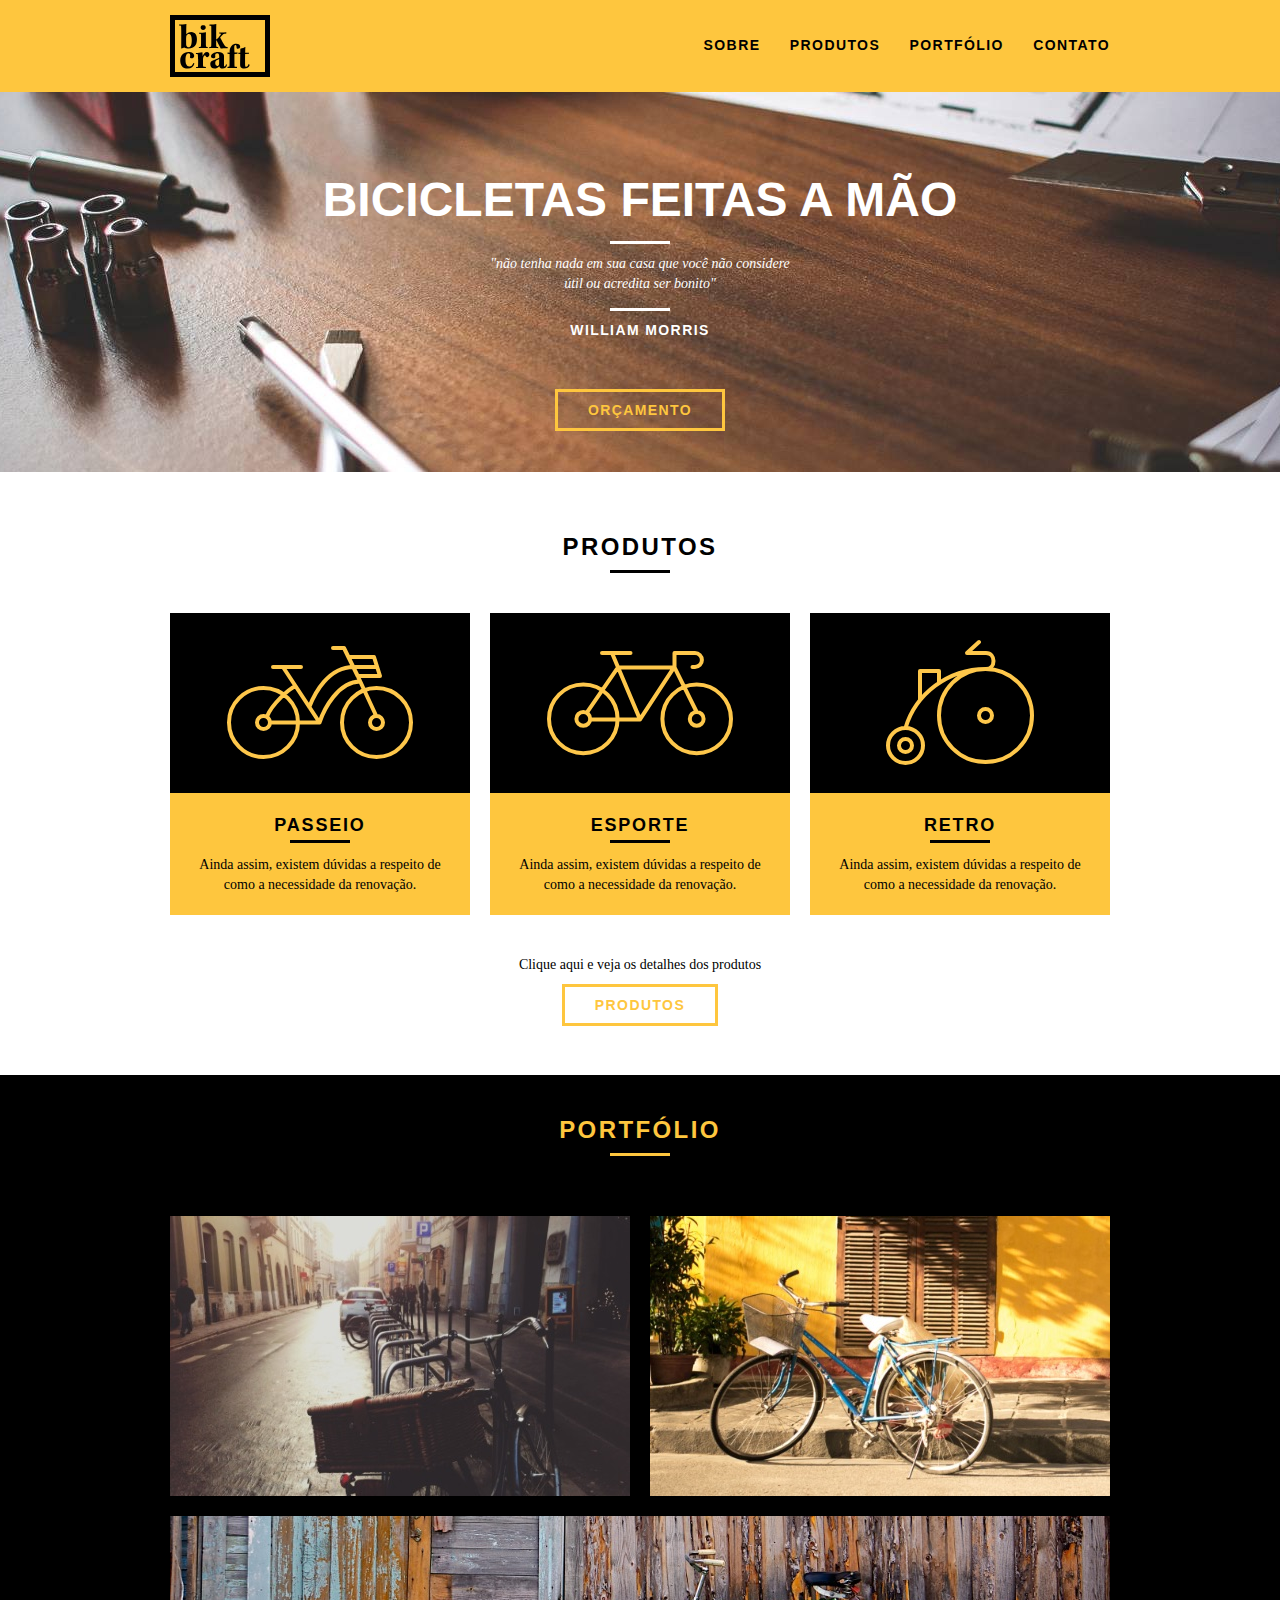
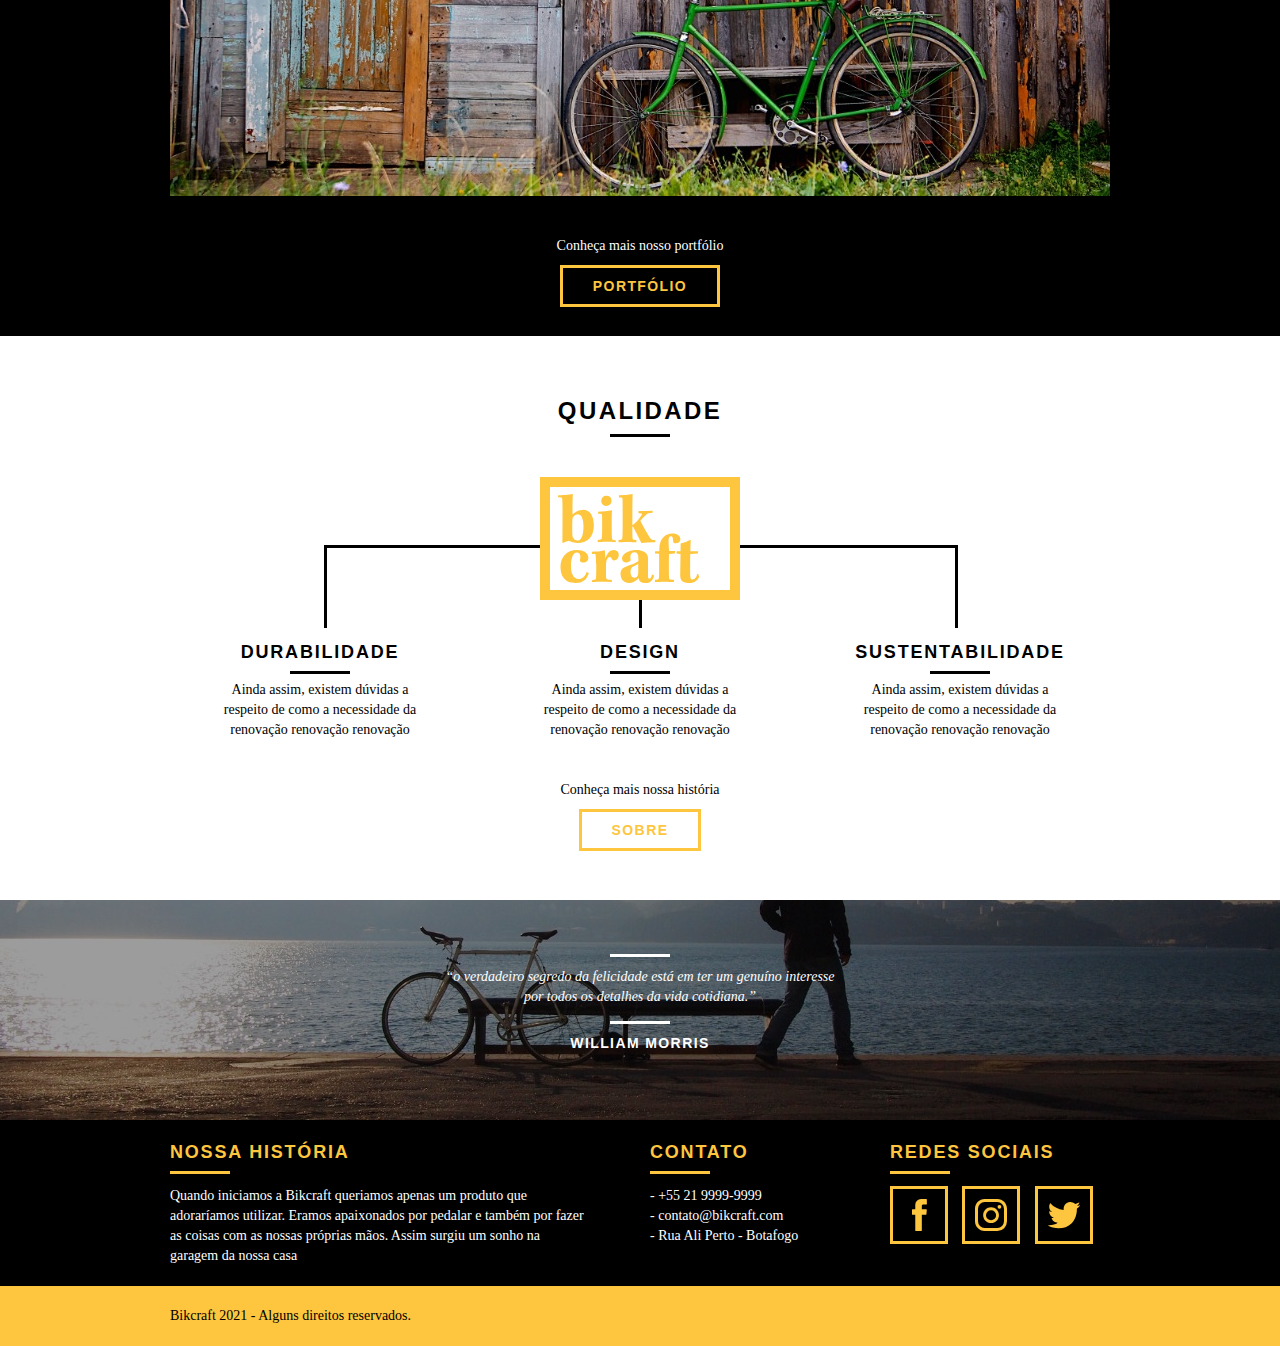
==== index.html @ c93ddf90 "projeto curso" ====
<!DOCTYPE html>
<html lang="pt-br">

<head>
	<meta charset="utf-8">
	<title>Bikcraft</title>
	<link rel="stylesheet" href="css/normalize.css">
	<link rel="stylesheet" href="css/reset.css">
	<link rel="stylesheet" href="css/grid.css">
	<link rel="stylesheet" href="css/style.css">
</head>

<body>
	<!-- menu do site -->
	<header class="header">
		<div class="container">
			<a href="index.html" class="grid-4">
				<img src="img/bikcraft.svg" alt="Bikcraft">
			</a>
			<nav class="grid-12 header_menu">
				<ul>
					<li><a href="sobre.html">Sobre</a></li>
					<li><a href="produtos.html">Produtos</a></li>
					<li><a href="portfolio.html">Portfólio</a></li>
					<li><a href="contato.html">Contato</a></li>
				</ul>
		</div>
	</header>

	<section class="introducao">
		<div class="container">
			<h1>Bicicletas Feitas a Mão</h1>
			<blockquote class="quote-externo">
				<p>
					"não tenha nada em sua casa que você
					não considere útil ou acredita ser bonito"
				</p>
				<cite>WILLIAM MORRIS</cite>
			</blockquote>
			<a href="produtos.html" class="btn">Orçamento</a>
		</div>
	</section>
	<!-- Produtos -->
	<section class="produtos container">
		<h2 class="subtitulo">
			Produtos
		</h2>

		<ul class="produtos_lista">
			<li class="grid-1-3">
				<div class="produtos_icone">
					<img src="img/produtos/passeio.svg" alt="Bikcraft Passeio">
				</div>
				<h3>Passeio</h3>
				<p>Ainda assim, existem dúvidas a respeito de como a necessidade da renovação.</p>
			</li>

			<li class="grid-1-3">
				<div class="produtos_icone">
					<img src="img/produtos/esporte.svg" alt="Bikcraft Esporte">
				</div>
				<h3>Esporte</h3>
				<p>Ainda assim, existem dúvidas a respeito de como a necessidade da renovação.</p>
			</li>

			<li class="grid-1-3">
				<div class="produtos_icone">
					<img src="img/produtos/retro.svg" alt="Bikcraft Retro">
				</div>
				<h3>Retro</h3>
				<p>Ainda assim, existem dúvidas a respeito de como a necessidade da renovação.</p>
			</li>
		</ul>

		<div class="call">
			<p>Clique aqui e veja os detalhes dos produtos</p>
			<a href="produtos.html" class="btn btn-preto">Produtos</a>
		</div>
	</section>
	<!-- Fim produtos -->
	<!-- Começo Portfolio -->
	<section class="portfolio">
		<div class="container">
			<h2 class="subtitulo">Portfólio</h2>
			<ul class="portfolio_lista">
				<li class="grid-8"><img src="img/portfolio/retro.jpg" alt="Bicicleta Retro"></li>
				<li class="grid-8"><img src="img/portfolio/passeio.jpg" alt="Bicicleta passeio"></li>
				<li class="grid-16"><img src="img/portfolio/esporte.jpg" alt="Bicicleta esporte"></li>
			</ul>
			<div class="call">
				<p>Conheça mais nosso portfólio</p>
				<a href="portfolio.html" class="btn">Portfólio</a>
			</div>
		</div>
	</section>
	<!-- Fim portfolio -->
	<!-- começo qualidade -->
	<section class="qualidade container">
		<h2 class="subtitulo">
			Qualidade
		</h2>
		<img src="img/bikcraft-qualidade.svg" alt="Bikcraft">
		<ul class="qualidade_lista">
			<li class="grid-1-3">
				<h3>Durabilidade</h3>
				<p>Ainda assim, existem dúvidas a respeito de como a necessidade da renovação
					renovação renovação</p>
			</li>
			<li class="grid-1-3">
				<h3>Design</h3>
				<p>Ainda assim, existem dúvidas a respeito de como a necessidade da renovação
					renovação renovação</p>
			</li>
			<li class="grid-1-3">
				<h3>Sustentabilidade</h3>
				<p>Ainda assim, existem dúvidas a respeito de como a necessidade da renovação
					renovação renovação</p>
			</li>
		</ul>
		<div class="call">
			<p>Conheça mais nossa história</p>
			<a href="sobre.html" class="btn btn-preto">Sobre</a>
		</div>
	</section>
	<!-- Fim qualidade  -->
	<!-- começo quebra -->
	<section class="quebra">
		<blockquote class="quote-externo container">
			<p>
				“o verdadeiro segredo da felicidade está em ter um genuíno
				interesse por todos os detalhes da vida cotidiana.”
			</p>
			<cite>WILLIAM MORRIS</cite>
		</blockquote>
	</section>
	<!-- fim quebra -->
	<!-- começo footer -->
	<footer>
		<div class="footer">
			<div class="container">
				<div class="grid-8 footer_historia">
					<h3>Nossa história</h3>
					<p>Quando iniciamos a Bikcraft queriamos apenas um produto que adoraríamos utilizar.
						Eramos apaixonados por pedalar e também por fazer as coisas com as nossas
						próprias mãos. Assim surgiu um sonho na garagem da nossa casa</p>
				</div>
				<div class="grid-4 footer_contato">
					<h3>Contato</h3>
					<ul>
						<li>- +55 21 9999-9999</li>
						<li>- contato@bikcraft.com</li>
						<li>- Rua Ali Perto - Botafogo</li>
					</ul>
				</div>
				<div class="grid-4 footer_redes">
					<h3>Redes sociais</h3>
					<ul>
						<li><a href="http://facebook.com" target="_blank"><img src="img/redes-sociais/
							facebook.svg" alt="facebook"></a></li>
						<li><a href="http://instagram.com" target="_blank"><img src="img/redes-sociais/
							instagram.svg" alt="instagram"></a></li>
						<li><a href="http://twitter.com" target="_blank"><img src="img/redes-sociais/
							twitter.svg" alt="twitter"></a></li>
					</ul>
				</div>
			</div>
		</div>
		<div class="copy">
			<div class="container">
			<p class="grid-16">Bikcraft 2021 - Alguns direitos reservados.</p>
			</div>
		</div>
	</footer>
</body>

</html>
---- css/grid.css ----
*, *:before, *:after {
  -webkit-box-sizing: border-box; 
  -moz-box-sizing: border-box; 
  box-sizing: border-box;
}

.container {
	width: 960px;
	margin: 0 auto;
	padding: 0px;
	position: relative;
}

.container:after, .container:before {
	content: " ";
	display: table;
}

.container:after {
	clear: both;
}

.grid-1, .grid-2, .grid-3, .grid-4, .grid-5, .grid-6, .grid-7, .grid-8, .grid-9, .grid-10, .grid-11, .grid-12, .grid-13, .grid-14, .grid-15, .grid-16, .grid-1-3 {
	float: left;
	margin-left: 10px;
	margin-right: 10px;
}

.grid-1 	{width: 40px;}
.grid-2 	{width: 100px;}
.grid-3 	{width: 160px;}
.grid-4 	{width: 220px;}
.grid-5 	{width: 280px;}
.grid-6 	{width: 340px;}
.grid-7 	{width: 400px;}
.grid-8 	{width: 460px;}
.grid-9 	{width: 520px;}
.grid-10 	{width: 580px;}
.grid-11 	{width: 640px;}
.grid-12 	{width: 700px;}
.grid-13 	{width: 760px;}
.grid-14 	{width: 820px;}
.grid-15 	{width: 880px;}
.grid-16 	{width: 940px;}
.grid-1-3	{width: 300px;}
---- css/style.css ----
/* Estilos gerais */

body {
    font-family: Arial, Helvetica, sans-serif;
}

p {
    font-family: Georgia, 'Times New Roman', serif;
    font-size: 14px;
    line-height: 20px;
}

img {
    display: block;
}

.btn {
    border: 3px solid #fec63e;
    padding: 10px 30px;
    color: #fec63e;
    font-size: 14px;
    line-height: 20px;
    text-transform: uppercase;
    font-weight: bold;
    letter-spacing: .1em;
}

.btn:hover {
    color: #FFF;
    border-color: #FFF;
}

.btn.btn-preto:hover {
    color: #000;
    border-color: #000;
}

.subtitulo {
    font-size: 24px;
    line-height: 30px;
    font-weight: bold;
    letter-spacing: .1em;
    color: black;
    text-transform: uppercase;
    text-align: center;
    margin-bottom: 40px;
}

.subtitulo:after {
    content: "";
    display: block;
    width: 60px;
    height: 3px;
    background: #000;
    margin: 8px auto;
}

/* Header */

.header {
    position: fixed;
    top: 0;
    width: 100%;
    background: #fec63e;
    padding: 15px 0px;
    z-index: 10;
}

.header_menu {
    text-align: right;
}

.header_menu ul li {
    display: inline-block;
    margin-left: 25px;
    margin-top: 20px;
}

.header_menu ul li a {
    color: #000;
    font-weight: bold;
    text-transform: uppercase;
    letter-spacing: .1em;
    font-size: 14px;
    line-height: 20px;
    padding: 10px 0px;
}

.header_menu ul li a:hover {
    color: #FFF;
}

.header_menu ul li a.menu_ativo {
    color: #FFF;
}

/* Introdução */

.introducao {
    width: 100%;
    height: 380px;
    background: url("../img/bg.jpg") no-repeat center;
    background-size: cover;
    margin-top: 92px;
    text-align: center;
    padding-top: 80px;
}

.introducao h1 {
    font-size: 48px;
    color: #FFF;
    font-weight: bold;
    text-transform: uppercase;
}

.quote-externo {
    max-width: 320px;
    margin: 0 auto;
    margin-bottom: 60px;
    color: white;
}

.quote-externo p {
    font-style: italic;
}

.quote-externo p:before,
.quote-externo p:after {
    content: "";
    display: block;
    width: 60px;
    height: 3px;
    background: #FFF;
    margin: 14px auto 10px auto;
}

.quote-externo cite {
    font-style: normal;
    font-weight: bold;
    font-size: 14px;
    letter-spacing: .1em;
}

/* Introdução interna*/

.introducao-interna {
    width: 100%;
    margin-top: 92px;
    height: 160px;
    text-align: center;
    color: #FFF;
    padding-top: 30px;
}

.introducao-interna h1 {
    font-size: 36px;
    font-weight: bold;
    text-transform: uppercase;
}

.introducao-interna h1:after {
     content: "";
     display: block;
     width: 60px;
     height: 3px;
     background: #FFF;
     margin: 6px auto 10px auto;
}

.subtitulo-interno {
    font-size: 24px;
    line-height: 30px;
    font-weight: bold;
    letter-spacing: .1em;
    color: black;
    text-transform: uppercase;
    margin-bottom: 20px;
}

.subtitulo-interno:after {
    content: "";
    display: block;
    width: 60px;
    height: 3px;
    background: #000;
    margin: 8px 0;
}

/* Produtos */

.produtos {
    padding: 60px 0;
}

.produtos_lista li {
    background: #fec63e;
    text-align: center;
}

.produtos_lista h3 {
    font-weight: bold;
    font-size: 18px;
    line-height: 25px;
    text-transform: uppercase;
    letter-spacing: .1em;
    margin-top: 20px;
}

.produtos_lista h3:after {
    content: "";
    display: block;
    width: 60px;
    height: 3px;
    background: #000;
    margin: 2px auto;
}

.produtos_lista p {
    padding: 10px 20px 20px 20px;
}

.produtos_icone {
    background: #000;
    padding: 20px 40px 20px 50px;

}

.call {
    padding-top: 40px;
    text-align: center;
    clear: both;
}

.call p {
    margin-bottom: 20px;
}

/*Portfolio*/

.portfolio {
    width: 100%;
    background: #000;
    padding: 40px;
}

.portfolio .subtitulo {
    color: #fec63e;
}

.portfolio .subtitulo:after {
    background: #fec63e;
}

.portfolio_lista li :last-child {
    margin-top: 20px;
}

.portfolio .call p {
    color: #FFF;
}

/*Qualidade*/

.qualidade {
    padding: 60px 0;
}

.qualidade:after {
    content: "";
    width: 634px;
    height: 83px;
    display: block;
    background: url("../img/linhas.svg") no-repeat center;
    position: absolute;
    top: 209px;
    right: 162px;
}

.qualidade img {
    margin: 0 auto;
}

.qualidade_lista {
    padding-top: 20px;
    overflow: auto;
}

.qualidade_lista li {
    text-align: center;
    padding: 0 40px;
}

.qualidade_lista h3 {
    font-weight: bold;
    font-size: 18px;
    line-height: 25px;
    text-transform: uppercase;
    letter-spacing: .1em;
    margin-top: 20px;
}

.qualidade_lista h3:after {
    content: "";
    display: block;
    width: 60px;
    height: 3px;
    background: #000;
    margin: 6px auto;
    z-index: -1;
}

/*Quebra*/

.quebra { 
    width: 100%;
    height: 220px;
    background: url("../img/bg-footer.jpg") no-repeat center;
    background-size: cover;
    text-align: center;
    padding-top: 40px;
}

.quebra .quote-externo {
    max-width: 400px;
}

/*Footer*/

.footer {
    width: 100%;
    background: #000;
    color: #FFF;
    padding: 20px 0;
}

.footer h3 {
    font-size: 18px;
    line-height: 25px;
    color: #fec63e;
    text-transform: uppercase;
    letter-spacing: .1em;
    font-weight: bold;
}

.footer h3:after {
    content: "";
    display: block;
    width: 60px;
    height: 3px;
    background: #fec63e;
    margin: 6px 0px 12px 0px;
}

.footer_historia {
    padding-right: 40px;
}

.footer_contato ul li {
    font-size: 14px;
    line-height: 20px;
    font-family: Georgia, 'Times New Roman', serif;
}

.footer_redes ul li {
    display: inline-block;
    margin-right: 10px;
}

.footer_redes ul li a {
    border: 3px solid #fec63e;
    display: block;
    padding: 10px;
}

.footer_redes ul li a:hover {
    border: 3px solid #fff;
}

.copy {
    width: 100%;
    background: #fec63e;
    padding: 20px 0;
}
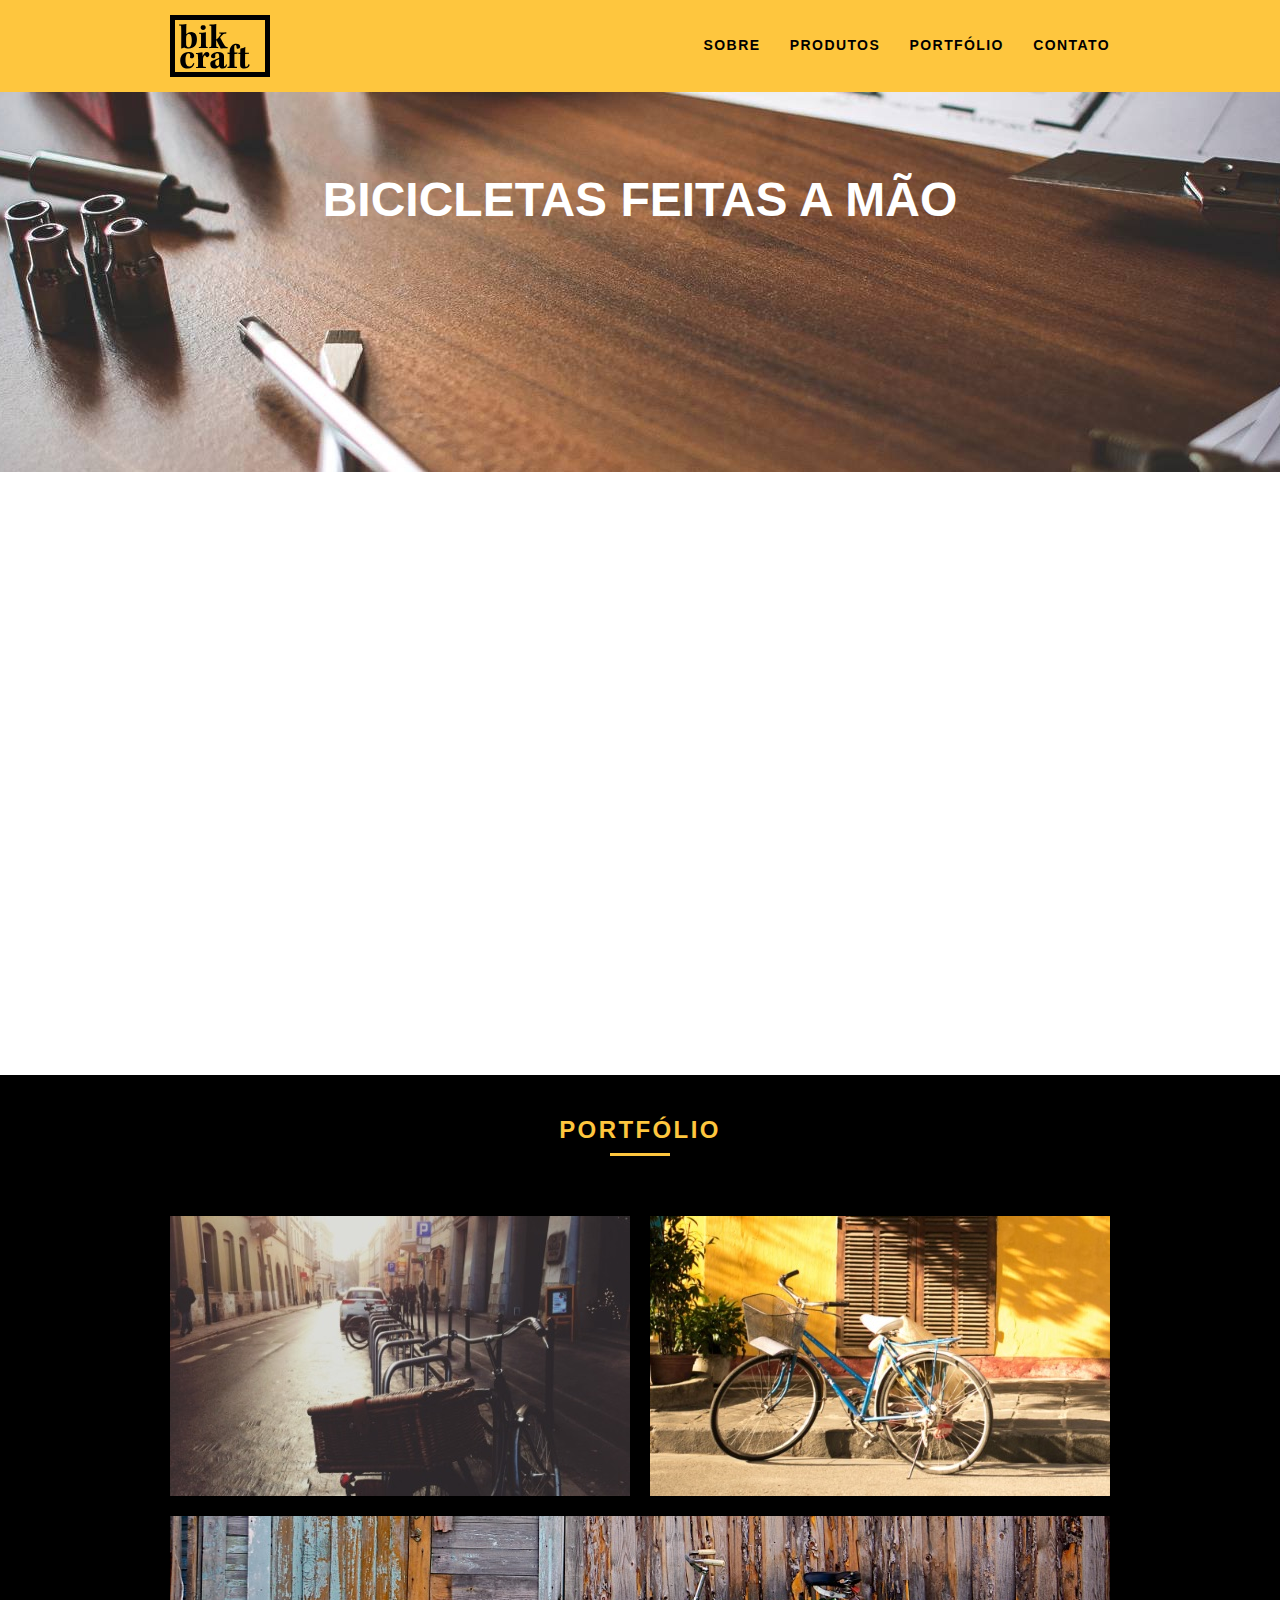
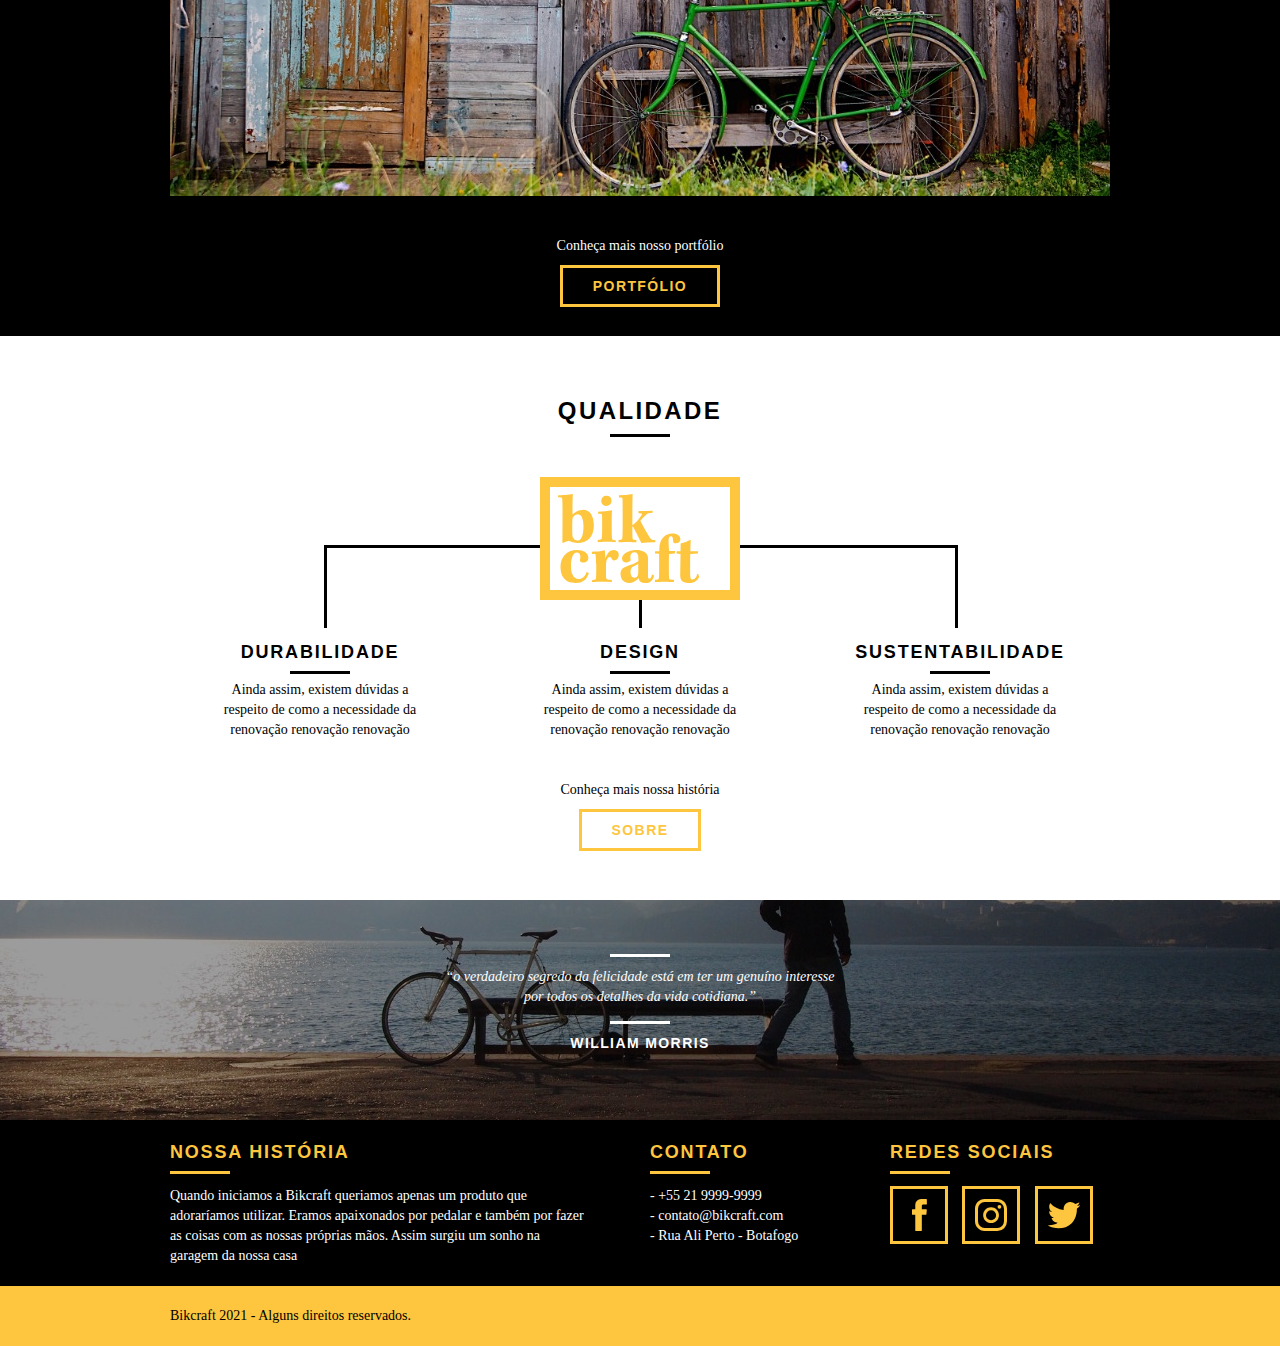
==== commit 2769a505: "feat: animaçoes com js" ====
--- a/index.html
+++ b/index.html
@@ -8,6 +8,9 @@
 	<link rel="stylesheet" href="css/reset.css">
 	<link rel="stylesheet" href="css/grid.css">
 	<link rel="stylesheet" href="css/style.css">
+	<link rel="stylesheet" href="css/responsivo.css">
+	<script>document.documentElement.classList.add("js");</script>
+
 </head>
 
 <body>
@@ -29,19 +32,19 @@
 
 	<section class="introducao">
 		<div class="container">
-			<h1>Bicicletas Feitas a Mão</h1>
-			<blockquote class="quote-externo">
+			<h1 data-anime="400" class="fadeInDown">Bicicletas Feitas a Mão</h1>
+			<blockquote data-anime="800" class="quote-externo fadeInDown">
 				<p>
 					"não tenha nada em sua casa que você
 					não considere útil ou acredita ser bonito"
 				</p>
 				<cite>WILLIAM MORRIS</cite>
 			</blockquote>
-			<a href="produtos.html" class="btn">Orçamento</a>
+			<a href="produtos.html" data-anime="1200" class="btn">Orçamento</a>
 		</div>
 	</section>
 	<!-- Produtos -->
-	<section class="produtos container">
+	<section class="produtos container fadeInDown" data-anime="1600">
 		<h2 class="subtitulo">
 			Produtos
 		</h2>
@@ -171,6 +174,8 @@
 			</div>
 		</div>
 	</footer>
+	<script src="./js/simple-anime.js"></script>
+	<script src="./js/script.js"></script>
 </body>
 
 </html>--- a/css/grid.css
+++ b/css/grid.css
@@ -42,4 +42,43 @@
 .grid-14 	{width: 820px;}
 .grid-15 	{width: 880px;}
 .grid-16 	{width: 940px;}
-.grid-1-3	{width: 300px;}+.grid-1-3	{width: 300px;}
+/*grid tablet*/ 
+@media only screen and (min-width: 788px) and (max-width: 979px) {
+
+.container {
+	width: 768px;
+}
+
+.grid-1		{width: 28px;}
+.grid-2		{width: 76px;}
+.grid-3		{width: 124px;}
+.grid-4		{width: 172px;}
+.grid-5		{width: 220px;}
+.grid-6		{width: 268px;}
+.grid-7		{width: 316px;}
+.grid-8		{width: 364px;}
+.grid-9		{width: 412px;}
+.grid-10	{width: 460px;}
+.grid-11	{width: 508px;}
+.grid-12	{width: 556px;}
+.grid-13	{width: 604px;}
+.grid-14	{width: 652px;}
+.grid-15	{width: 700px;}
+.grid-16	{width: 748px;}
+.grid-1-3	{width: 236px;}
+
+}
+/*grid celular*/
+@media only screen and (max-width: 787px) {
+.container {
+	width: 300px;
+}
+
+.grid-1, .grid-2, .grid-3, .grid-4, .grid-5, .grid-6, .grid-7, .grid-8, .grid-9, .grid-10, .grid-11, .grid-12, .grid-13, .grid-14, .grid-15, .grid-16, .grid-1-3 {
+	width: 300px;
+	margin: 0 0 20px 0;
+	float: none;
+}
+
+}--- a/css/style.css
+++ b/css/style.css
@@ -12,6 +12,7 @@
 
 img {
     display: block;
+    max-width: 100%;
 }
 
 .btn {
@@ -159,12 +160,12 @@
 }
 
 .introducao-interna h1:after {
-     content: "";
-     display: block;
-     width: 60px;
-     height: 3px;
-     background: #FFF;
-     margin: 6px auto 10px auto;
+    content: "";
+    display: block;
+    width: 60px;
+    height: 3px;
+    background: #FFF;
+    margin: 6px auto 10px auto;
 }
 
 .subtitulo-interno {
@@ -197,6 +198,10 @@
     text-align: center;
 }
 
+.produtos_lista li img {
+    margin: 0 auto;
+}
+
 .produtos_lista h3 {
     font-weight: bold;
     font-size: 18px;
@@ -221,7 +226,7 @@
 
 .produtos_icone {
     background: #000;
-    padding: 20px 40px 20px 50px;
+    padding: 20px;
 
 }
 
@@ -274,6 +279,7 @@
     position: absolute;
     top: 209px;
     right: 162px;
+    z-index: -1;
 }
 
 .qualidade img {
@@ -311,7 +317,7 @@
 
 /*Quebra*/
 
-.quebra { 
+.quebra {
     width: 100%;
     height: 220px;
     background: url("../img/bg-footer.jpg") no-repeat center;
@@ -380,4 +386,60 @@
     width: 100%;
     background: #fec63e;
     padding: 20px 0;
-}+}
+
+/*javascript*/
+
+.js [data-slide] {
+    position: relative;
+}
+
+.js [data-slide]>* {
+    position: absolute;
+    top: 0px;
+    opacity: 0;
+}
+
+.js [data-slide]>.active {
+    position: relative;
+    opacity: 1;
+    transition: opacity 500ms;
+}
+
+.js [data-slide-nav] {
+    display: block;
+    text-align: center;
+    margin-top: 20px;
+}
+
+.js [data-slide-nav] button {
+    display: inline-block;
+    width: 12px;
+    height: 12px;
+    margin: 4px;
+    border: none;
+    padding: 0px;
+    border-radius: 6px;
+    text-indent: -99px;
+    overflow: hidden;
+    background: #1d1d1d;
+}
+
+.js [data-slide-nav] button.active {
+    background: #fec63e;
+}
+
+.js [data-anime] {
+    opacity: 0;
+    
+}
+
+.js .fadeInDown {
+    transform: translate3d(0, -20px, 0);
+}
+
+.js .anime {
+    opacity: 1;
+    transform: none;
+    transition: opacity 800ms, transform 800ms;
+}
--- a/css/responsivo.css
+++ b/css/responsivo.css
@@ -0,0 +1,185 @@
+/*tablet*/
+@media only screen and (min-width: 788px) and (max-width: 979px) {
+/*qualidade home*/ 
+.qualidade:after {
+	right: 66px;
+}
+
+.qualidade_lista li {
+	text-align: center;
+	padding: 0 10px;
+}
+
+/*footer*/
+
+.footer_redes ul li a {
+	padding: 6px;
+}
+
+.footer_redes ul li a img {
+	height: 26px;
+	width: 26px;
+}
+
+/*produto*/
+
+.produto_item h2 {
+	top: -150px;
+}
+
+.produto_icone {
+	padding: 41px 0;
+}
+
+.produto_info p {
+	font-size: 14px;
+	line-height: 20px;
+	height: 122px;
+	padding: 20px 30px;
+}
+
+.produto_info ul li {
+	width: 181px;
+	height: 49px ;
+}
+
+}
+
+/*mobile*/
+@media only screen and (max-width: 787px) {
+
+	/*Header*/
+	.header {
+		position: relative;
+		padding-bottom: 0px;
+	}
+
+	.header img {
+		margin: 0 auto 10px auto;
+	}
+
+	.header_menu {
+		text-align: center;
+	}
+
+	.header_menu ul li {
+		margin: 5px;
+	}
+
+	.header_menu ul li a {
+		border: 4px solid #000;
+		width: 136px;
+		display: block;
+		float: left;
+	}
+
+	.header_menu ul li a:hover {
+		border-color: #fff;
+	}
+
+	.header_menu ul li a.menu_ativo {
+		border-color: #FFF;
+	}
+
+	/*Introducao*/
+
+	.introducao {
+		margin-top: 0px;
+		padding-top: 40px;
+		background: url("../img/bg-mobile.jpg") no-repeat center;
+		background-size: cover;
+	}
+
+	.introducao h1 {
+		font-size: 36px;
+	}
+
+	.quote-externo {
+		max-width: 320px;
+		margin: 0 auto;
+		margin-bottom: 30px;
+		color: white;
+	}
+
+	/*call*/
+	.call {
+		padding-top: 10px;
+	}
+/*introdução interna*/
+	.introducao-interna {
+		margin-top: 0px;
+	}
+
+	/*qualidade*/
+
+	.qualidade:after {
+		content: "";
+		width: 634px;
+		height: 83px;
+		display: block;
+		background: url("../img/linhas.svg") no-repeat center;
+		position: absolute;
+		top: 209px;
+		right: 66px;
+	}
+
+	/*qualidade home*/
+	.qualidade:after {
+		display: none;
+	}
+
+	/*sobre*/
+
+	.missao_sobre p {
+		font-size: 14px;
+		line-height: 20px;
+		padding-right: 0px;
+	}
+
+	.missao_sobre ul li {
+		font-size: 14px;
+		line-height: 25px;
+	}
+
+	/*produto*/
+
+	.produto_item h2 {
+		top: -100px;
+		margin-bottom: -68px;
+	}
+
+	.produto_icone {
+		padding: 41px 0;
+	}
+
+	.produto_info p {
+		font-size: 14px;
+		line-height: 20px;
+		height: auto;
+		padding: 20px 30px;
+	}
+
+	.produto_info ul li {
+		width: 149px;
+		height: 49px;
+		font-size: 14px;
+		line-height: 20px;
+		padding-top: 14px;
+	}
+
+	/*orçamento*/
+	.form {
+		padding-right: 0px;
+	}
+
+	.orçamento_dados ul {
+		padding-right: 0px;
+	}
+
+	/*contato*/
+
+	.contato_form {
+		padding-right: 0px;
+		margin-bottom: 40px;
+	}
+}